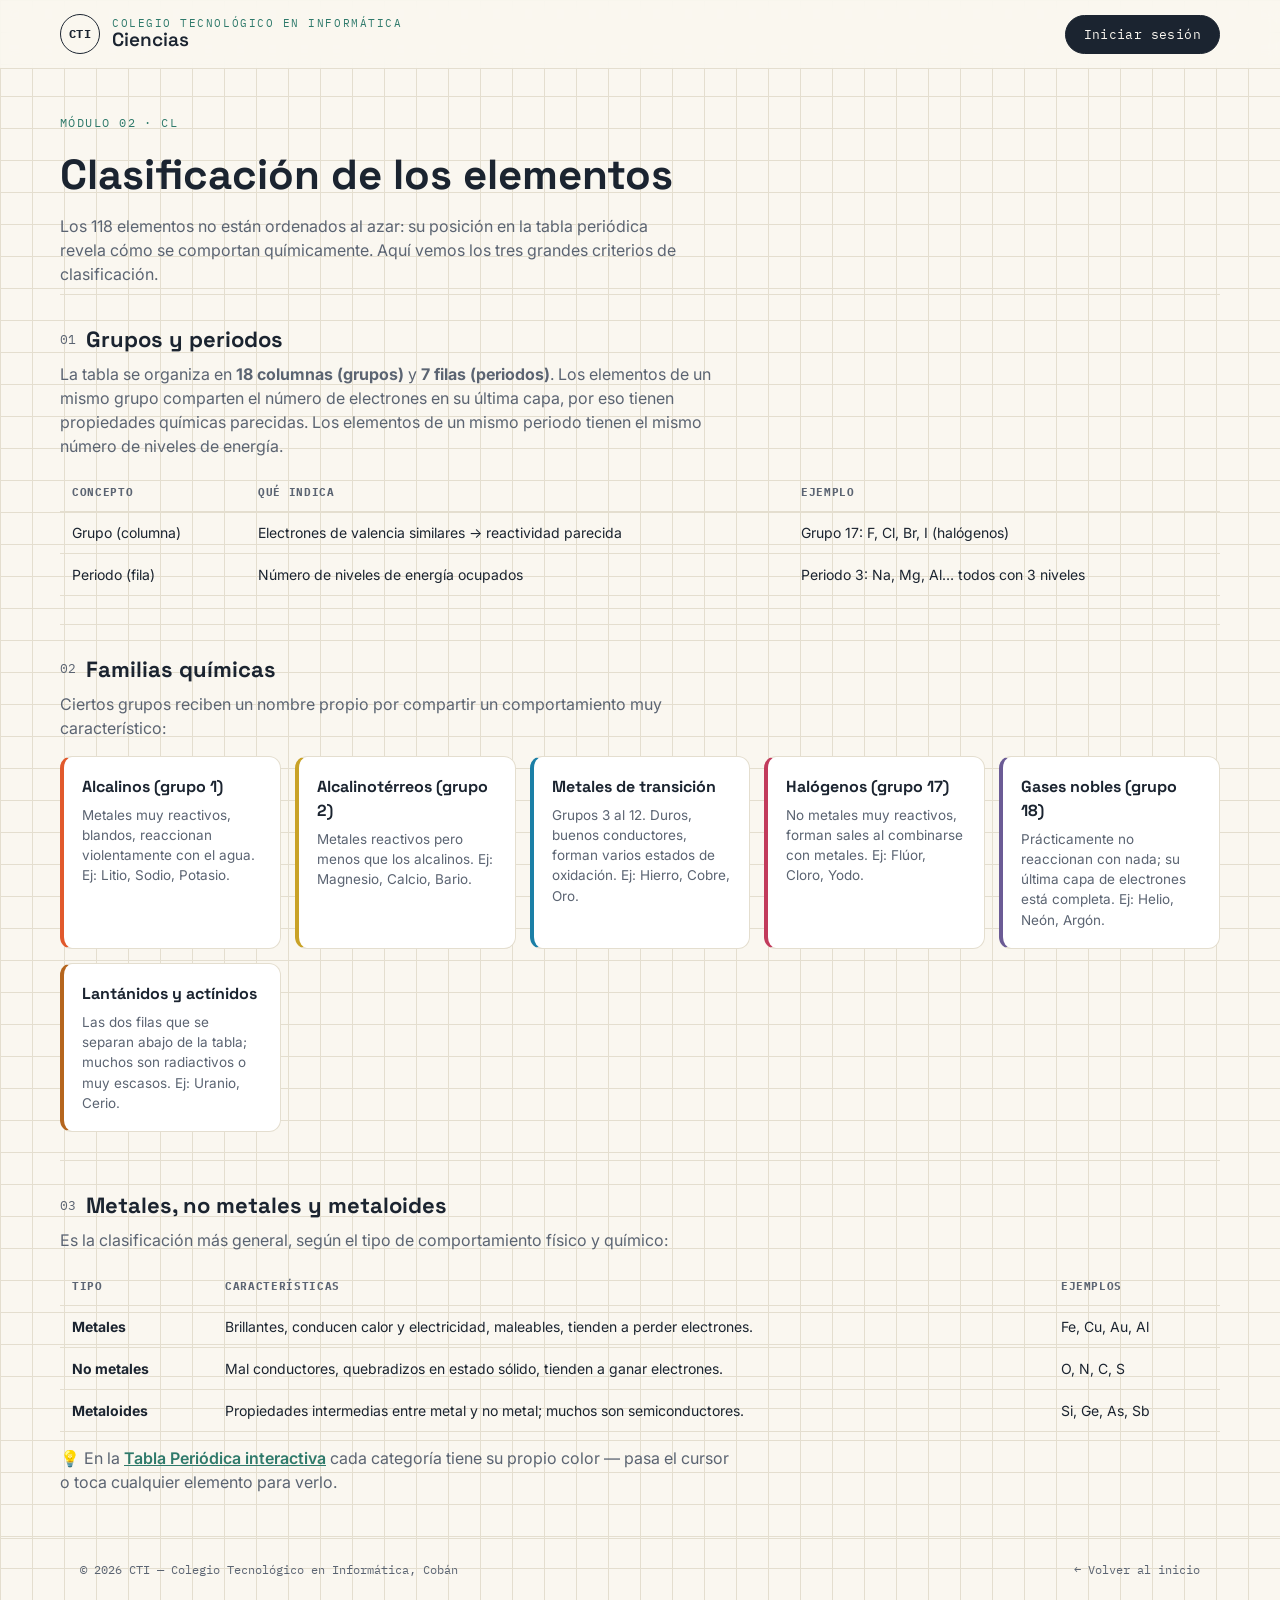
==== pages/clasificacion.html @ 2ba12d67 "Add files via upload" ====
<!DOCTYPE html>
<html lang="es">
<head>
<meta charset="UTF-8">
<meta name="viewport" content="width=device-width, initial-scale=1.0">
<title>Clasificación — CTI Ciencias</title>
<link rel="preconnect" href="https://fonts.googleapis.com">
<link rel="preconnect" href="https://fonts.gstatic.com" crossorigin>
<link href="https://fonts.googleapis.com/css2?family=Space+Grotesk:wght@500;600;700&family=Inter:wght@400;500;600&family=IBM+Plex+Mono:wght@400;500&display=swap" rel="stylesheet">
<link rel="stylesheet" href="../css/style.css">
<link rel="stylesheet" href="../css/tabla-periodica.css">
<link rel="stylesheet" href="../css/paginas.css">
    <link rel="icon" type="image/png" href="../favicon.png">
</head>
<body>

<header class="site-header">
  <div class="container site-header__inner">
    <a href="../index.html" class="brand">
      <span class="brand__badge" aria-hidden="true">CTI</span>
      <span class="brand__text">
        <span class="brand__eyebrow">Colegio Tecnológico en Informática</span>
        <span class="brand__title">Ciencias</span>
      </span>
    </a>
    <div class="header-actions"><button class="btn-login" id="loginBtn">Iniciar sesión</button></div>
  </div>
</header>

<main>
  <section class="container page-intro">
    <span class="page-intro__badge" style="color:var(--patina);">Módulo 02 · Cl</span>
    <h1>Clasificación de los elementos</h1>
    <p>Los 118 elementos no están ordenados al azar: su posición en la tabla periódica revela cómo se comportan químicamente. Aquí vemos los tres grandes criterios de clasificación.</p>
  </section>

  <section class="container content-section">
    <h2><span class="n">01</span> Grupos y periodos</h2>
    <p>La tabla se organiza en <strong>18 columnas (grupos)</strong> y <strong>7 filas (periodos)</strong>. Los elementos de un mismo grupo comparten el número de electrones en su última capa, por eso tienen propiedades químicas parecidas. Los elementos de un mismo periodo tienen el mismo número de niveles de energía.</p>
    <table class="compare-table">
      <tr><th>Concepto</th><th>Qué indica</th><th>Ejemplo</th></tr>
      <tr><td>Grupo (columna)</td><td>Electrones de valencia similares → reactividad parecida</td><td>Grupo 17: F, Cl, Br, I (halógenos)</td></tr>
      <tr><td>Periodo (fila)</td><td>Número de niveles de energía ocupados</td><td>Periodo 3: Na, Mg, Al… todos con 3 niveles</td></tr>
    </table>
  </section>

  <section class="container content-section">
    <h2><span class="n">02</span> Familias químicas</h2>
    <p>Ciertos grupos reciben un nombre propio por compartir un comportamiento muy característico:</p>
    <div class="card-row">
      <div class="info-card" style="--card-accent:var(--cat-alcalino)">
        <h3>Alcalinos (grupo 1)</h3>
        <p>Metales muy reactivos, blandos, reaccionan violentamente con el agua. Ej: Litio, Sodio, Potasio.</p>
      </div>
      <div class="info-card" style="--card-accent:var(--cat-alcalinoterreo)">
        <h3>Alcalinotérreos (grupo 2)</h3>
        <p>Metales reactivos pero menos que los alcalinos. Ej: Magnesio, Calcio, Bario.</p>
      </div>
      <div class="info-card" style="--card-accent:var(--cat-transicion)">
        <h3>Metales de transición</h3>
        <p>Grupos 3 al 12. Duros, buenos conductores, forman varios estados de oxidación. Ej: Hierro, Cobre, Oro.</p>
      </div>
      <div class="info-card" style="--card-accent:var(--cat-halogeno)">
        <h3>Halógenos (grupo 17)</h3>
        <p>No metales muy reactivos, forman sales al combinarse con metales. Ej: Flúor, Cloro, Yodo.</p>
      </div>
      <div class="info-card" style="--card-accent:var(--cat-gas-noble)">
        <h3>Gases nobles (grupo 18)</h3>
        <p>Prácticamente no reaccionan con nada; su última capa de electrones está completa. Ej: Helio, Neón, Argón.</p>
      </div>
      <div class="info-card" style="--card-accent:var(--cat-lantanido)">
        <h3>Lantánidos y actínidos</h3>
        <p>Las dos filas que se separan abajo de la tabla; muchos son radiactivos o muy escasos. Ej: Uranio, Cerio.</p>
      </div>
    </div>
  </section>

  <section class="container content-section">
    <h2><span class="n">03</span> Metales, no metales y metaloides</h2>
    <p>Es la clasificación más general, según el tipo de comportamiento físico y químico:</p>
    <table class="compare-table">
      <tr><th>Tipo</th><th>Características</th><th>Ejemplos</th></tr>
      <tr><td><strong>Metales</strong></td><td>Brillantes, conducen calor y electricidad, maleables, tienden a perder electrones.</td><td>Fe, Cu, Au, Al</td></tr>
      <tr><td><strong>No metales</strong></td><td>Mal conductores, quebradizos en estado sólido, tienden a ganar electrones.</td><td>O, N, C, S</td></tr>
      <tr><td><strong>Metaloides</strong></td><td>Propiedades intermedias entre metal y no metal; muchos son semiconductores.</td><td>Si, Ge, As, Sb</td></tr>
    </table>
    <p style="margin-top:14px;">💡 En la <a href="tabla-periodica.html" style="color:var(--patina); font-weight:600;">Tabla Periódica interactiva</a> cada categoría tiene su propio color — pasa el cursor o toca cualquier elemento para verlo.</p>
  </section>
</main>

<footer class="site-footer">
  <div class="container site-footer__inner">
    <span>© 2026 CTI — Colegio Tecnológico en Informática, Cobán</span>
    <a href="../index.html" style="text-decoration:none;">← Volver al inicio</a>
  </div>
</footer>

<script src="../js/main.js"></script>


</body>
</html>
---- css/style.css ----
/* ==========================================================================
   CTI · CIENCIAS — Sistema de diseño
   Inspirado en el cuaderno de laboratorio: papel milimetrado, tinta azul de
   boceto, y las fichas de la tabla periódica como motivo estructural.
   ========================================================================== */

:root {
  /* Color */
  --paper:        #FAF7F0;   /* fondo cálido, papel */
  --paper-line:   #E4DECF;   /* líneas de cuadrícula sutil */
  --ink:          #1B2430;   /* texto principal, azul-tinta muy oscuro */
  --ink-soft:     #5B6472;   /* texto secundario */
  --flame:        #E1592C;   /* acento primario — llama de mechero */
  --patina:       #2F7A6B;   /* acento secundario — pátina de cobre */
  --gold:         #C9A227;   /* acento terciario — resaltado atómico */
  --card-bg:      #FFFFFF;
  --card-border:  #E4DECF;
  --shadow:       0 1px 2px rgba(27, 36, 48, 0.04);
  --shadow-lift:  0 16px 32px -12px rgba(27, 36, 48, 0.18);

  /* Tipografía */
  --font-display: 'Space Grotesk', 'Arial Narrow', sans-serif;
  --font-body:    'Inter', system-ui, sans-serif;
  --font-mono:    'IBM Plex Mono', 'Courier New', monospace;

  /* Layout */
  --max-width: 1160px;
  --radius-sm: 6px;
  --radius-md: 12px;
  --radius-lg: 20px;
}

* { box-sizing: border-box; }
html { scroll-behavior: smooth; }

body {
  margin: 0;
  background-color: var(--paper);
  background-image:
    linear-gradient(var(--paper-line) 1px, transparent 1px),
    linear-gradient(90deg, var(--paper-line) 1px, transparent 1px);
  background-size: 32px 32px;
  color: var(--ink);
  font-family: var(--font-body);
  line-height: 1.5;
  -webkit-font-smoothing: antialiased;
}

img { max-width: 100%; display: block; }
a { color: inherit; }
button { font-family: inherit; }

.container {
  width: 100%;
  max-width: var(--max-width);
  margin: 0 auto;
  padding: 0 20px;
}

/* Foco visible accesible */
a:focus-visible, button:focus-visible, input:focus-visible {
  outline: 2px solid var(--flame);
  outline-offset: 3px;
}

@media (prefers-reduced-motion: reduce) {
  *, *::before, *::after {
    animation-duration: 0.001ms !important;
    animation-iteration-count: 1 !important;
    transition-duration: 0.001ms !important;
    scroll-behavior: auto !important;
  }
}

/* ==========================================================================
   Header
   ========================================================================== */

.site-header {
  position: sticky;
  top: 0;
  z-index: 50;
  background: rgba(250, 247, 240, 0.88);
  backdrop-filter: blur(8px);
  border-bottom: 1px solid var(--paper-line);
}

.site-header__inner {
  display: flex;
  align-items: center;
  justify-content: space-between;
  gap: 16px;
  padding: 14px 0;
}

.brand {
  display: flex;
  align-items: center;
  gap: 12px;
  text-decoration: none;
}

.brand__badge {
  width: 40px;
  height: 40px;
  border-radius: 50%;
  border: 1.5px solid var(--ink);
  display: flex;
  align-items: center;
  justify-content: center;
  font-family: var(--font-mono);
  font-size: 12px;
  font-weight: 700;
  letter-spacing: 0.02em;
  color: var(--ink);
  flex-shrink: 0;
}

.brand__text {
  display: flex;
  flex-direction: column;
  line-height: 1.15;
}

.brand__eyebrow {
  font-family: var(--font-mono);
  font-size: 11px;
  letter-spacing: 0.14em;
  text-transform: uppercase;
  color: var(--patina);
}

.brand__title {
  font-family: var(--font-display);
  font-size: 19px;
  font-weight: 600;
}

.header-actions {
  display: flex;
  align-items: center;
  gap: 10px;
}

.icon-btn {
  width: 40px;
  height: 40px;
  border-radius: 50%;
  border: 1px solid var(--paper-line);
  background: var(--card-bg);
  display: flex;
  align-items: center;
  justify-content: center;
  cursor: pointer;
  transition: border-color 0.15s ease, transform 0.15s ease;
}

.icon-btn:hover { border-color: var(--flame); transform: translateY(-1px); }

.btn-login {
  font-family: var(--font-mono);
  font-size: 13px;
  letter-spacing: 0.03em;
  border: 1.5px solid var(--ink);
  background: var(--ink);
  color: var(--paper);
  padding: 10px 18px;
  border-radius: 999px;
  cursor: pointer;
  transition: background 0.15s ease, color 0.15s ease;
  white-space: nowrap;
}

.btn-login:hover { background: var(--flame); border-color: var(--flame); }

/* ==========================================================================
   Hero
   ========================================================================== */

.hero {
  position: relative;
  padding: 56px 0 40px;
  overflow: hidden;
}

.hero__inner {
  position: relative;
  z-index: 2;
  max-width: 620px;
}

.hero__eyebrow {
  font-family: var(--font-mono);
  font-size: 12px;
  letter-spacing: 0.16em;
  text-transform: uppercase;
  color: var(--flame);
  display: flex;
  align-items: center;
  gap: 8px;
  margin-bottom: 14px;
}

.hero__eyebrow::before {
  content: '';
  width: 8px;
  height: 8px;
  border-radius: 50%;
  background: var(--flame);
  display: inline-block;
}

.hero h1 {
  font-family: var(--font-display);
  font-size: clamp(32px, 6vw, 52px);
  line-height: 1.05;
  margin: 0 0 14px;
  letter-spacing: -0.01em;
}

.hero h1 span { color: var(--flame); }

.hero p {
  color: var(--ink-soft);
  font-size: 16px;
  max-width: 46ch;
  margin: 0 0 28px;
}

.hero__orbit {
  position: absolute;
  top: -40px;
  right: -60px;
  width: 420px;
  height: 420px;
  opacity: 0.9;
  z-index: 1;
  pointer-events: none;
}

@media (max-width: 860px) {
  .hero__orbit { width: 260px; height: 260px; top: -10px; right: -80px; opacity: 0.55; }
}
@media (max-width: 560px) {
  .hero__orbit { display: none; }
}

/* Buscador */
.search-form {
  display: flex;
  align-items: center;
  gap: 10px;
  background: var(--card-bg);
  border: 1.5px solid var(--ink);
  border-radius: 999px;
  padding: 6px 8px 6px 20px;
  max-width: 480px;
  box-shadow: var(--shadow);
}

.search-form input {
  flex: 1;
  border: none;
  outline: none;
  background: transparent;
  font-family: var(--font-body);
  font-size: 15px;
  color: var(--ink);
  min-width: 0;
}

.search-form input::placeholder { color: var(--ink-soft); }

.search-form button {
  width: 38px;
  height: 38px;
  border-radius: 50%;
  border: none;
  background: var(--flame);
  color: var(--paper);
  display: flex;
  align-items: center;
  justify-content: center;
  cursor: pointer;
  flex-shrink: 0;
  transition: transform 0.15s ease;
}

.search-form button:hover { transform: scale(1.06); }

/* Humo de los tubos de ensayo */
.smoke circle {
  animation: tp-smoke 3.2s ease-in infinite;
  transform-origin: center;
}
.smoke--1 circle:nth-child(1) { animation-delay: 0s; }
.smoke--1 circle:nth-child(2) { animation-delay: 0.6s; }
.smoke--1 circle:nth-child(3) { animation-delay: 1.2s; }
.smoke--2 circle:nth-child(1) { animation-delay: 0.3s; }
.smoke--2 circle:nth-child(2) { animation-delay: 1s; }

@keyframes tp-smoke {
  0%   { transform: translateY(0) scale(0.6); opacity: 0; }
  20%  { opacity: 0.4; }
  100% { transform: translateY(-46px) scale(1.6) translateX(6px); opacity: 0; }
}

.bubbles circle {
  animation: tp-bubble 2.4s ease-in infinite;
}
.bubbles circle:nth-child(1) { animation-delay: 0s; }
.bubbles circle:nth-child(2) { animation-delay: 0.8s; }
.bubbles circle:nth-child(3) { animation-delay: 1.5s; }

@keyframes tp-bubble {
  0%   { transform: translateY(0); opacity: 0.6; }
  100% { transform: translateY(-30px); opacity: 0; }
}

@media (prefers-reduced-motion: reduce) {
  .smoke circle, .bubbles circle { animation: none; opacity: 0.25; }
}

/* ==========================================================================
   Sección de módulos (fichas tipo elemento)
   ========================================================================== */

.modules {
  padding: 24px 0 72px;
}

.modules__head {
  display: flex;
  align-items: baseline;
  justify-content: space-between;
  gap: 16px;
  margin-bottom: 22px;
  flex-wrap: wrap;
}

.modules__head h2 {
  font-family: var(--font-display);
  font-size: 22px;
  margin: 0;
}

.modules__head span {
  font-family: var(--font-mono);
  font-size: 12px;
  color: var(--ink-soft);
}

.module-grid {
  display: grid;
  grid-template-columns: repeat(auto-fill, minmax(220px, 1fr));
  gap: 16px;
}

.element-card {
  position: relative;
  display: block;
  background: var(--card-bg);
  border: 1.5px solid var(--card-border);
  border-radius: var(--radius-md);
  padding: 18px;
  min-height: 168px;
  text-decoration: none;
  color: var(--ink);
  box-shadow: var(--shadow);
  transition: transform 0.18s ease, box-shadow 0.18s ease, border-color 0.18s ease;
}

.element-card:hover,
.element-card:focus-visible {
  transform: translateY(-4px);
  box-shadow: var(--shadow-lift);
  border-color: var(--card-accent, var(--flame));
}

.element-card__top {
  display: flex;
  align-items: flex-start;
  justify-content: space-between;
  margin-bottom: 28px;
}

.element-card__number {
  font-family: var(--font-mono);
  font-size: 11px;
  color: var(--ink-soft);
}

.element-card__symbol {
  font-family: var(--font-display);
  font-size: 26px;
  font-weight: 700;
  color: var(--card-accent, var(--flame));
  transition: transform 0.18s ease;
}

.element-card:hover .element-card__symbol { transform: scale(1.08); }

.element-card__name {
  font-family: var(--font-display);
  font-size: 16px;
  font-weight: 600;
  margin: 0 0 6px;
}

.element-card__desc {
  font-size: 13px;
  color: var(--ink-soft);
  margin: 0;
}

.element-card__bar {
  position: absolute;
  left: 0;
  bottom: 0;
  height: 4px;
  width: 100%;
  border-radius: 0 0 var(--radius-md) var(--radius-md);
  background: var(--card-accent, var(--flame));
  opacity: 0.85;
}

/* ==========================================================================
   Footer
   ========================================================================== */

.site-footer {
  border-top: 1px solid var(--paper-line);
  padding: 22px 0;
}

.site-footer__inner {
  display: flex;
  align-items: center;
  justify-content: space-between;
  flex-wrap: wrap;
  gap: 10px;
  font-family: var(--font-mono);
  font-size: 12px;
  color: var(--ink-soft);
}

/* ==========================================================================
   Modal de autenticación
   ========================================================================== */

.auth-modal {
  position: fixed;
  inset: 0;
  z-index: 200;
  display: none;
  align-items: center;
  justify-content: center;
  padding: 20px;
}

.auth-modal.is-open { display: flex; }

.auth-modal__backdrop {
  position: absolute;
  inset: 0;
  background: rgba(27, 36, 48, 0.55);
  backdrop-filter: blur(2px);
}

.auth-modal__card {
  position: relative;
  z-index: 1;
  width: 100%;
  max-width: 380px;
  background: var(--card-bg);
  border-radius: var(--radius-lg);
  padding: 32px 28px 28px;
  box-shadow: var(--shadow-lift);
}

.auth-modal__close {
  position: absolute;
  top: 14px;
  right: 14px;
  width: 32px;
  height: 32px;
  border-radius: 50%;
  border: none;
  background: transparent;
  font-size: 20px;
  line-height: 1;
  cursor: pointer;
  color: var(--ink-soft);
}

.auth-modal__close:hover { color: var(--ink); }

.auth-modal__title {
  font-family: var(--font-display);
  font-size: 22px;
  margin: 0 0 6px;
}

.auth-modal__subtitle {
  font-size: 13px;
  color: var(--ink-soft);
  margin: 0 0 20px;
}

.btn-google {
  width: 100%;
  display: flex;
  align-items: center;
  justify-content: center;
  gap: 10px;
  padding: 11px 16px;
  border-radius: 999px;
  border: 1.5px solid var(--card-border);
  background: var(--card-bg);
  font-family: var(--font-body);
  font-size: 14px;
  font-weight: 500;
  cursor: pointer;
  transition: border-color 0.15s ease, transform 0.15s ease;
}

.btn-google:hover { border-color: var(--ink); transform: translateY(-1px); }

.auth-modal__divider {
  display: flex;
  align-items: center;
  gap: 10px;
  margin: 18px 0;
  font-family: var(--font-mono);
  font-size: 11px;
  color: var(--ink-soft);
  text-transform: uppercase;
  letter-spacing: 0.06em;
}

.auth-modal__divider::before,
.auth-modal__divider::after {
  content: '';
  flex: 1;
  height: 1px;
  background: var(--paper-line);
}

.auth-form { display: flex; flex-direction: column; gap: 6px; }

.auth-form label {
  font-family: var(--font-mono);
  font-size: 11px;
  text-transform: uppercase;
  letter-spacing: 0.06em;
  color: var(--ink-soft);
  margin-top: 10px;
}

.auth-form input {
  padding: 10px 14px;
  border-radius: var(--radius-sm);
  border: 1.5px solid var(--card-border);
  font-family: var(--font-body);
  font-size: 14px;
  background: var(--paper);
  color: var(--ink);
}

.auth-form input:focus { border-color: var(--flame); outline: none; }

.auth-form .btn-login {
  margin-top: 18px;
  width: 100%;
  text-align: center;
}

.auth-form__error {
  color: var(--flame);
  font-size: 12.5px;
  margin: 6px 0 0;
}

.auth-modal__switch {
  text-align: center;
  margin: 18px 0 0;
  font-size: 13px;
  color: var(--ink-soft);
}

.auth-modal__switch button {
  border: none;
  background: none;
  color: var(--patina);
  font-weight: 600;
  cursor: pointer;
  margin-left: 4px;
}

.auth-modal__switch button:hover { text-decoration: underline; }

/* ==========================================================================
   Utilidades responsive
   ========================================================================== */

@media (max-width: 640px) {
  .brand__title { font-size: 16px; }
  .brand__eyebrow { display: none; }
  .hero { padding-top: 36px; }
  .module-grid { grid-template-columns: repeat(auto-fill, minmax(150px, 1fr)); gap: 12px; }
  .element-card { min-height: 148px; padding: 14px; }
}
---- css/tabla-periodica.css ----
/* ==========================================================================
   TABLA PERIÓDICA
   ========================================================================== */

:root {
  --cat-alcalino: #E1592C;
  --cat-alcalinoterreo: #C9A227;
  --cat-transicion: #1B7FA6;
  --cat-post-transicion: #2F7A6B;
  --cat-metaloide: #8B5CF6;
  --cat-no-metal: #4C7A3F;
  --cat-halogeno: #C23B5C;
  --cat-gas-noble: #6B5B95;
  --cat-lantanido: #B5651D;
  --cat-actinido: #A13D63;
}

.tp-intro { padding: 40px 0 20px; }

.tp-intro__badge {
  font-family: var(--font-mono);
  font-size: 12px;
  letter-spacing: 0.12em;
  text-transform: uppercase;
  color: var(--flame);
}

.tp-intro h1 {
  font-family: var(--font-display);
  font-size: clamp(28px, 5vw, 42px);
  margin: 10px 0 8px;
}

.tp-intro p {
  color: var(--ink-soft);
  max-width: 60ch;
  margin: 0 0 22px;
}

.tp-search { max-width: 440px; }

/* ---------- Leyenda ---------- */

.tp-legend {
  display: flex;
  flex-wrap: wrap;
  gap: 8px 14px;
  padding: 18px 0;
}

.tp-legend__item {
  display: flex;
  align-items: center;
  gap: 6px;
  font-family: var(--font-mono);
  font-size: 11px;
  color: var(--ink-soft);
  cursor: pointer;
  border: none;
  background: none;
  padding: 4px 8px;
  border-radius: 999px;
  transition: background 0.15s ease;
}

.tp-legend__item:hover { background: var(--card-bg); }
.tp-legend__item.is-active { background: var(--paper-line); color: var(--ink); }

.tp-legend__swatch {
  width: 10px;
  height: 10px;
  border-radius: 3px;
  flex-shrink: 0;
}

/* ---------- Tabla (grid) ---------- */

.tp-tableWrap {
  padding-bottom: 64px;
  overflow-x: auto;
}

.tp-table {
  display: grid;
  grid-template-columns: repeat(18, minmax(46px, 1fr));
  grid-auto-rows: minmax(46px, auto);
  gap: 4px;
  min-width: 900px;
}

.tp-cell {
  position: relative;
  border-radius: 6px;
  border: 1px solid var(--card-border);
  background: var(--card-bg);
  display: flex;
  flex-direction: column;
  align-items: center;
  justify-content: center;
  padding: 3px 2px;
  cursor: pointer;
  transition: transform 0.15s ease, box-shadow 0.15s ease, background 0.15s ease, border-color 0.15s ease;
  color: var(--ink);
}

.tp-cell[data-cat] { border-left: 3px solid var(--cell-color, var(--card-border)); }

.tp-cell:hover,
.tp-cell:focus-visible,
.tp-cell.is-active {
  transform: translateY(-3px) scale(1.06);
  background: var(--cell-color, var(--card-bg));
  color: #fff;
  box-shadow: 0 10px 20px -8px rgba(27,36,48,0.35);
  z-index: 2;
}

.tp-cell.is-dimmed { opacity: 0.25; }

.tp-cell__z {
  font-family: var(--font-mono);
  font-size: 9px;
  align-self: flex-start;
  opacity: 0.75;
}

.tp-cell__symbol {
  font-family: var(--font-display);
  font-weight: 700;
  font-size: 15px;
  line-height: 1;
}

.tp-cell__name {
  font-size: 7px;
  text-align: center;
  line-height: 1.1;
  margin-top: 1px;
  max-width: 100%;
  overflow: hidden;
  text-overflow: ellipsis;
  white-space: nowrap;
}

.tp-cell--empty { visibility: hidden; }

@media (max-width: 640px) {
  .tp-cell__name { display: none; }
  .tp-table { grid-template-columns: repeat(18, minmax(34px, 1fr)); }
}

/* ---------- Modal de detalle ---------- */

.tp-modal {
  position: fixed;
  inset: 0;
  z-index: 200;
  display: none;
  align-items: center;
  justify-content: center;
  padding: 20px;
}

.tp-modal.is-open { display: flex; }

.tp-modal__backdrop {
  position: absolute;
  inset: 0;
  background: rgba(27, 36, 48, 0.6);
  backdrop-filter: blur(2px);
}

.tp-modal__card {
  position: relative;
  z-index: 1;
  width: 100%;
  max-width: 380px;
  background: var(--card-bg);
  border-radius: var(--radius-lg);
  padding: 30px 26px 26px;
  box-shadow: var(--shadow-lift);
  border-top: 6px solid var(--modal-color, var(--flame));
  animation: tp-pop 0.2s ease;
}

@keyframes tp-pop {
  from { transform: scale(0.92); opacity: 0; }
  to { transform: scale(1); opacity: 1; }
}

.tp-modal__close {
  position: absolute;
  top: 14px;
  right: 14px;
  width: 32px;
  height: 32px;
  border-radius: 50%;
  border: none;
  background: transparent;
  font-size: 20px;
  cursor: pointer;
  color: var(--ink-soft);
}

.tp-modal__header {
  display: flex;
  align-items: baseline;
  justify-content: space-between;
  margin-bottom: 6px;
}

.tp-modal__z {
  font-family: var(--font-mono);
  font-size: 13px;
  color: var(--ink-soft);
}

.tp-modal__symbol {
  font-family: var(--font-display);
  font-size: 46px;
  font-weight: 700;
  color: var(--modal-color, var(--flame));
  line-height: 1;
}

.tp-modal__name {
  font-family: var(--font-display);
  font-size: 22px;
  margin: 0 0 2px;
}

.tp-modal__category {
  font-family: var(--font-mono);
  font-size: 12px;
  text-transform: uppercase;
  letter-spacing: 0.06em;
  color: var(--modal-color, var(--flame));
  margin: 0 0 14px;
}

.tp-modal__desc {
  font-size: 14px;
  color: var(--ink-soft);
  margin: 0 0 18px;
}

.tp-modal__facts {
  display: grid;
  grid-template-columns: 1fr 1fr;
  gap: 14px;
  margin: 0;
  padding-top: 14px;
  border-top: 1px solid var(--paper-line);
}

.tp-modal__facts dt {
  font-family: var(--font-mono);
  font-size: 10px;
  text-transform: uppercase;
  letter-spacing: 0.06em;
  color: var(--ink-soft);
  margin-bottom: 3px;
}

.tp-modal__facts dd {
  margin: 0;
  font-size: 14px;
  font-weight: 600;
}
---- css/paginas.css ----
/* ==========================================================================
   PÁGINAS DE CONTENIDO — estilos compartidos
   ========================================================================== */

.page-intro { padding: 40px 0 8px; }

.page-intro__badge {
  font-family: var(--font-mono);
  font-size: 12px;
  letter-spacing: 0.12em;
  text-transform: uppercase;
}

.page-intro h1 {
  font-family: var(--font-display);
  font-size: clamp(28px, 5vw, 42px);
  margin: 10px 0 8px;
}

.page-intro p {
  color: var(--ink-soft);
  max-width: 62ch;
  margin: 0;
}

.content-section {
  padding: 28px 0;
  border-top: 1px solid var(--paper-line);
}

.content-section:first-of-type { border-top: none; }

.content-section h2 {
  font-family: var(--font-display);
  font-size: 22px;
  margin: 0 0 6px;
  display: flex;
  align-items: center;
  gap: 10px;
}

.content-section h2 .n {
  font-family: var(--font-mono);
  font-size: 13px;
  color: var(--ink-soft);
  font-weight: 400;
}

.content-section > p { color: var(--ink-soft); max-width: 68ch; margin: 0 0 16px; }

.card-row {
  display: grid;
  grid-template-columns: repeat(auto-fit, minmax(220px, 1fr));
  gap: 14px;
  margin-top: 16px;
}

.info-card {
  background: var(--card-bg);
  border: 1.5px solid var(--card-border);
  border-radius: var(--radius-md);
  padding: 18px;
  border-left: 4px solid var(--card-accent, var(--flame));
}

.info-card h3 {
  font-family: var(--font-display);
  font-size: 16px;
  margin: 0 0 6px;
}

.info-card p {
  font-size: 13.5px;
  color: var(--ink-soft);
  margin: 0;
}

/* Tabla comparativa simple */
.compare-table {
  width: 100%;
  border-collapse: collapse;
  margin-top: 12px;
  font-size: 14px;
}

.compare-table th, .compare-table td {
  text-align: left;
  padding: 10px 12px;
  border-bottom: 1px solid var(--paper-line);
}

.compare-table th {
  font-family: var(--font-mono);
  font-size: 11px;
  text-transform: uppercase;
  letter-spacing: 0.06em;
  color: var(--ink-soft);
}

/* ---------- Ejercicios ---------- */

.exercise {
  background: var(--card-bg);
  border: 1.5px solid var(--card-border);
  border-radius: var(--radius-md);
  padding: 18px 20px;
  margin-bottom: 14px;
}

.exercise__q {
  font-weight: 600;
  margin: 0 0 10px;
}

.exercise summary {
  cursor: pointer;
  font-family: var(--font-mono);
  font-size: 12.5px;
  color: var(--patina);
  list-style: none;
  display: inline-flex;
  align-items: center;
  gap: 6px;
}

.exercise summary::-webkit-details-marker { display: none; }
.exercise summary::before { content: '▸'; transition: transform 0.15s ease; }
.exercise[open] summary::before { transform: rotate(90deg); }

.exercise__answer {
  margin-top: 10px;
  padding-top: 10px;
  border-top: 1px dashed var(--paper-line);
  font-size: 14px;
  color: var(--ink);
}

/* ---------- Videos ---------- */

.video-grid {
  display: grid;
  grid-template-columns: repeat(auto-fit, minmax(280px, 1fr));
  gap: 20px;
  margin-top: 18px;
}

.video-card {
  background: var(--card-bg);
  border: 1.5px solid var(--card-border);
  border-radius: var(--radius-md);
  overflow: hidden;
}

.video-card__frame {
  position: relative;
  width: 100%;
  padding-top: 56.25%;
  background: #000;
}

.video-card__frame iframe {
  position: absolute;
  inset: 0;
  width: 100%;
  height: 100%;
  border: 0;
}

.video-card__body { padding: 14px 16px; }

.video-card__body h3 {
  font-family: var(--font-display);
  font-size: 15px;
  margin: 0 0 4px;
}

.video-card__body p {
  font-size: 12.5px;
  color: var(--ink-soft);
  margin: 0;
}
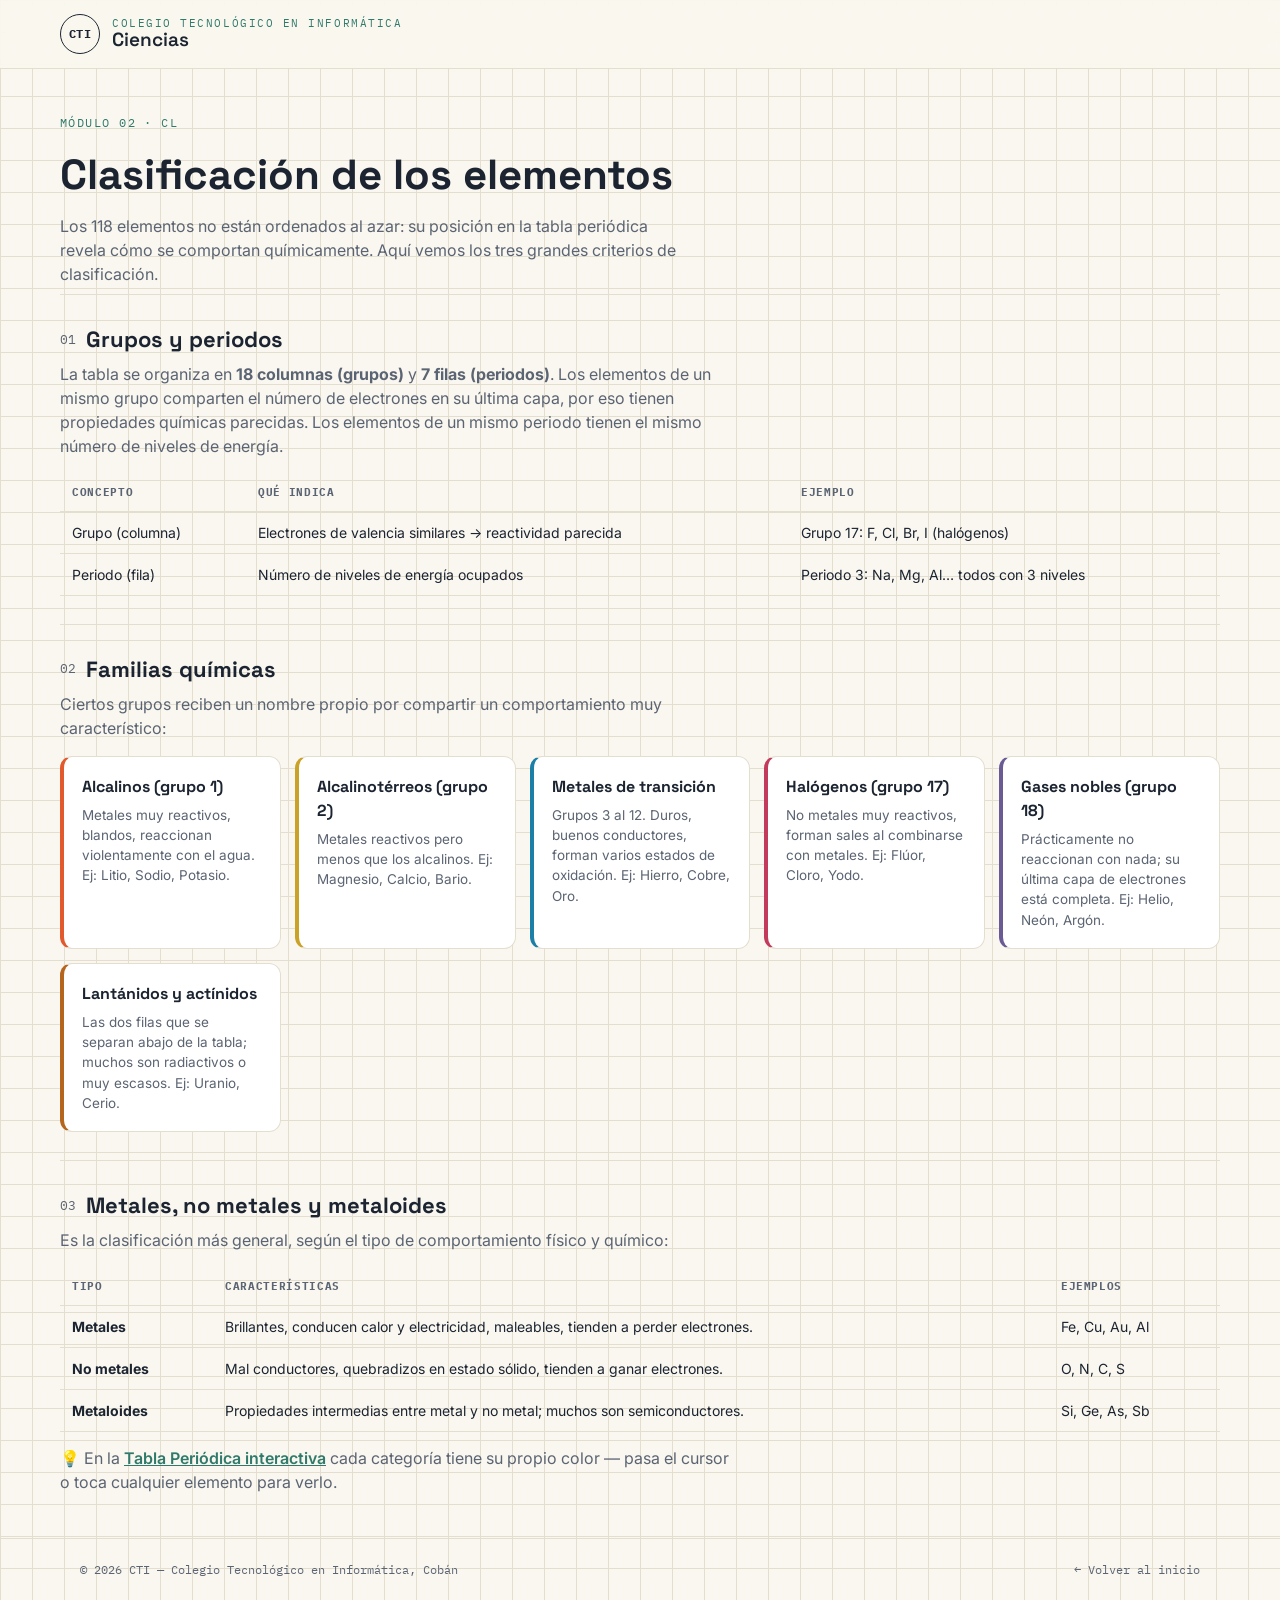
==== commit 7bfd3ac1: "Remove login button from header" ====
--- a/pages/clasificacion.html
+++ b/pages/clasificacion.html
@@ -23,7 +23,7 @@
         <span class="brand__title">Ciencias</span>
       </span>
     </a>
-    <div class="header-actions"><button class="btn-login" id="loginBtn">Iniciar sesión</button></div>
+    
   </div>
 </header>
 
